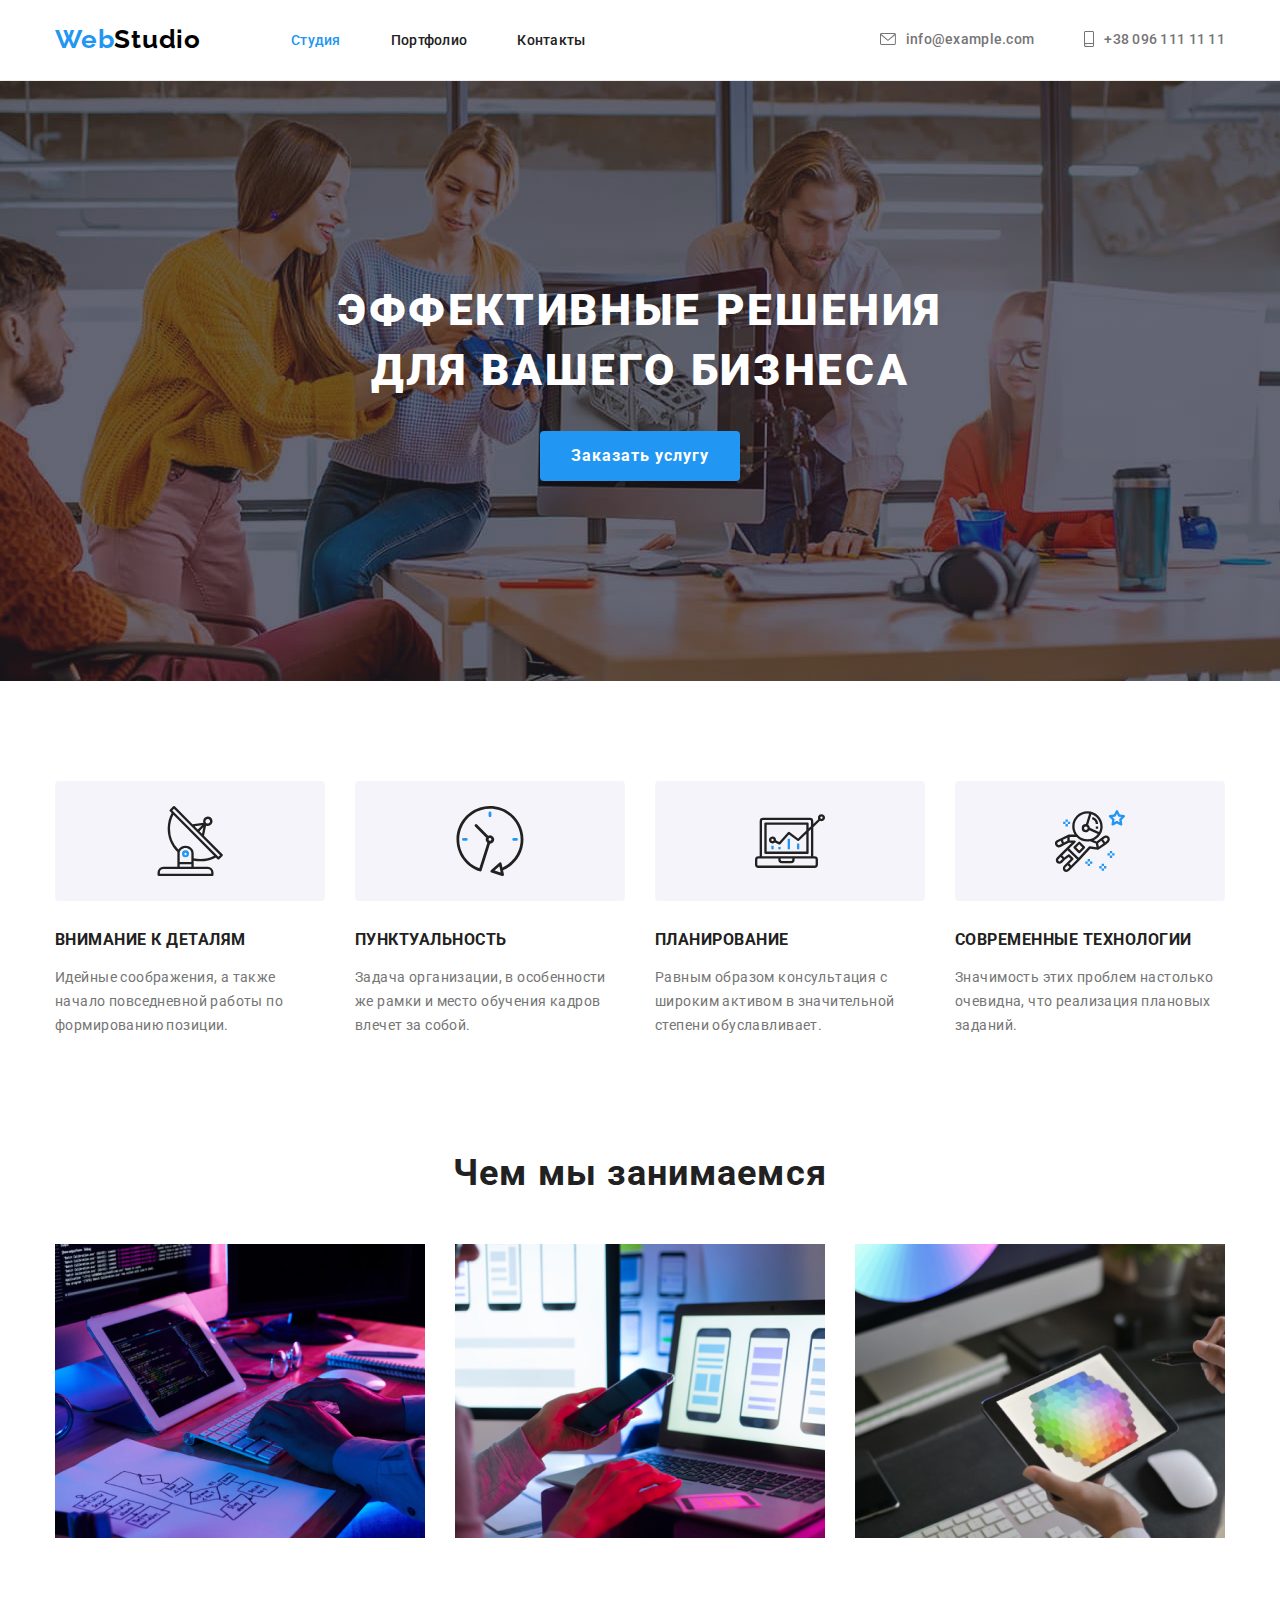
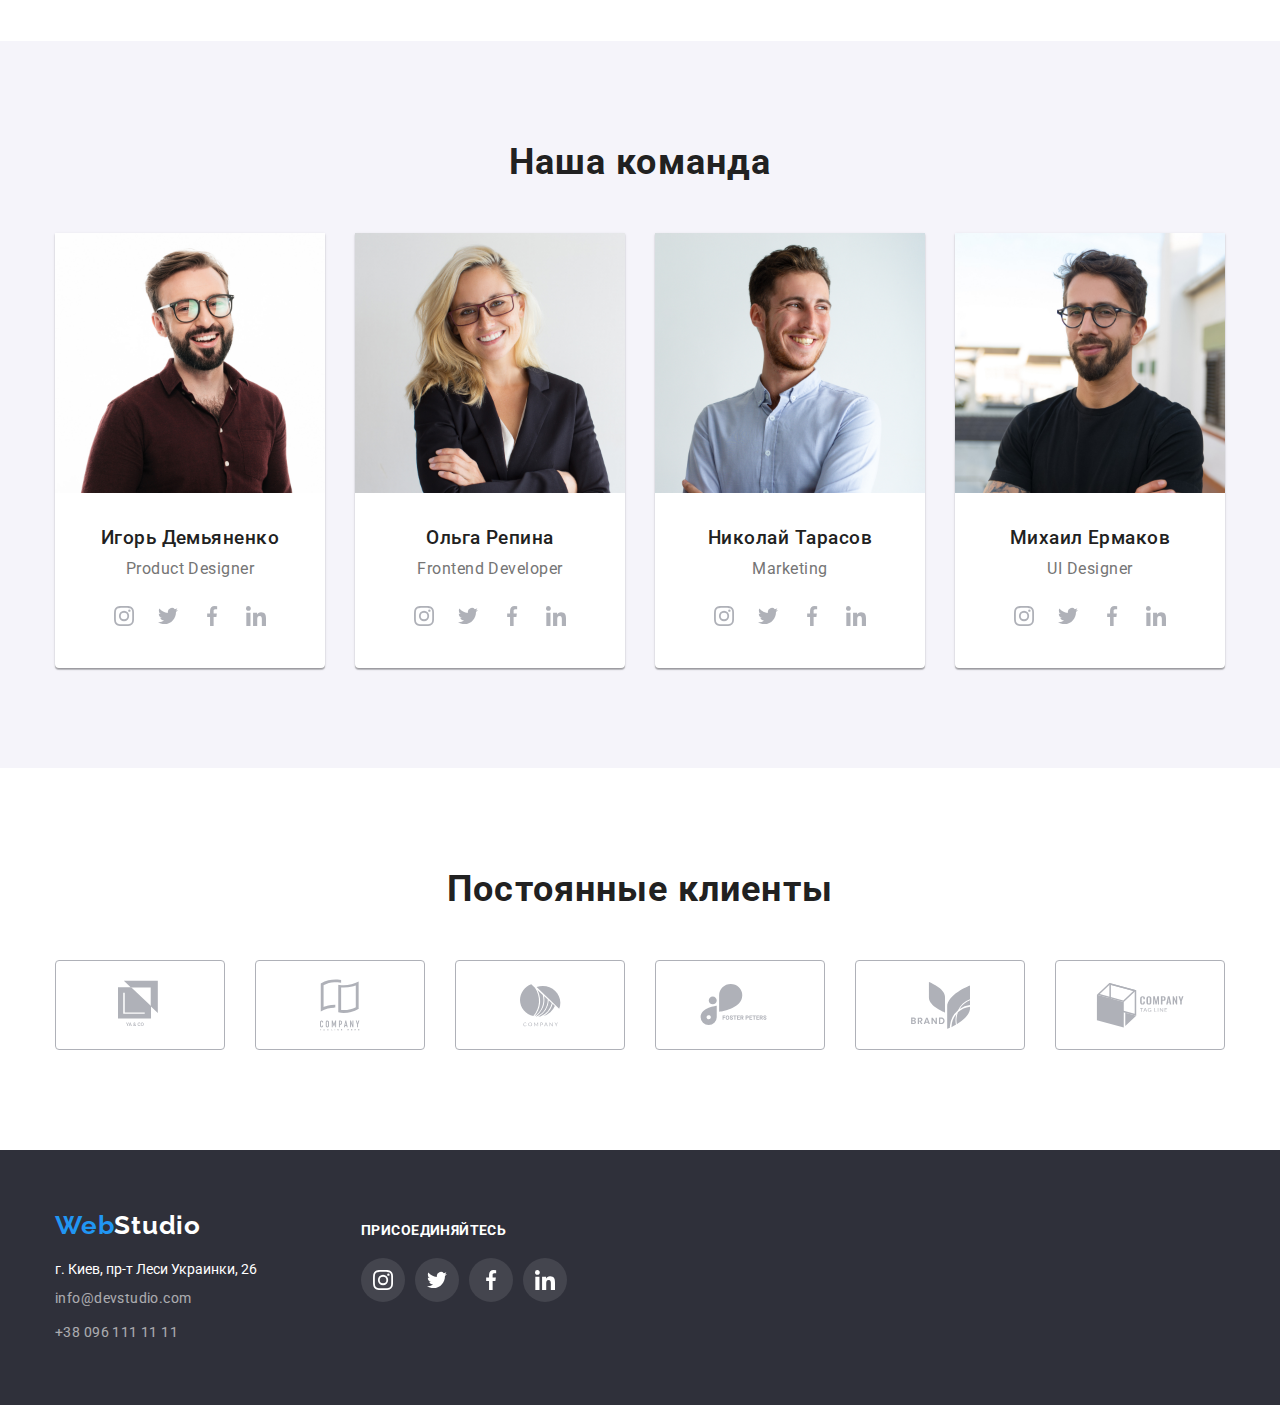
==== index.html @ 2a283e67 "Скопировал ДЗ4" ====
<!DOCTYPE html>
<html lang="ru">
  <head>
    <meta charset="UTF-8" />
    <meta name="viewport" content="width=device-width, initial-scale=1.0" />
    <title>ДЗ4</title>
    <link rel="stylesheet" href="./css/normalize.css" />
    <link rel="preconnect" href="https://fonts.gstatic.com" />
    <link
      href="https://fonts.googleapis.com/css2?family=Raleway:wght@700&family=Roboto:wght@400;500;700;900&display=swap"
      rel="stylesheet"
    />
    <link rel="stylesheet" href="./css/style.css" />
  </head>
  <body>
    <!-- Шапка сайта -->
    <header class="navigation">
      <div class="container main-nav">
        <a href="./index.html" class="logo"
          ><span class="logo-color">Web</span>Studio</a
        >
        <nav>
          <ul class="list-no-style site-nav">
            <li class="item">
              <a href="./index.html" class="current navigation">Студия</a>
            </li>
            <li class="item">
              <a href="./portfolio.html" class="navigation">Портфолио</a>
            </li>
            <li class="item"><a href="#" class="navigation">Контакты</a></li>
          </ul>
        </nav>
        <ul class="list-no-style address-nav">
          <li class="item">
            <a
              href="mailto:info@example.com"
              class="navigation"
              aria-label="Отправить"
              ><svg class="icon" width="16" height="12">
                <use href="./img/symbol-defs.svg#icon-envelope"></use>
              </svg>
              info@example.com</a
            >
          </li>
          <li class="item">
            <a
              href="tel:+380991111111"
              class="navigation"
              aria-label="Позвонить"
              ><svg class="icon" width="10" height="16">
                <use href="./img/symbol-defs.svg#icon-smartphone"></use>
              </svg>
              +38 096 111 11 11</a
            >
          </li>
        </ul>
      </div>
      <hr />
    </header>
    <!-- /Шапка сайта -->
    <main>
      <!-- Лозунг сайта -->
      <section class="hero">
        <h1 class="hero-title">Эффективные решения для вашего бизнеса</h1>
        <a href="#" class="button">Заказать услугу</a>
      </section>
      <!-- /Лозунг сайта -->
      <!-- About -->
      <section>
        <div class="container">
          <ul class="list-no-style about-flex">
            <li class="about-item">
              <div class="about-icon-bg">
                <svg width="70" height="70">
                  <use href="./img/symbol-defs.svg#icon-Group"></use>
                </svg>
              </div>
              <h3 class="about-title">Внимание к деталям</h3>
              <p class="about-text">
                Идейные соображения, а также начало повседневной работы по
                формированию позиции.
              </p>
            </li>
            <li class="about-item">
              <div class="about-icon-bg">
                <svg width="70" height="70">
                  <use href="./img/symbol-defs.svg#icon-clock"></use>
                </svg>
              </div>
              <h3 class="about-title">Пунктуальность</h3>
              <p class="about-text">
                Задача организации, в особенности же рамки и место обучения
                кадров влечет за собой.
              </p>
            </li>
            <li class="about-item">
              <div class="about-icon-bg">
                <svg width="70" height="70">
                  <use href="./img/symbol-defs.svg#icon-diagram"></use>
                </svg>
              </div>
              <h3 class="about-title">Планирование</h3>
              <p class="about-text">
                Равным образом консультация с широким активом в значительной
                степени обуславливает.
              </p>
            </li>
            <li class="about-item">
              <div class="about-icon-bg">
                <svg width="70" height="70">
                  <use href="./img/symbol-defs.svg#icon-astronaut"></use>
                </svg>
              </div>
              <h3 class="about-title">Современные технологии</h3>
              <p class="about-text">
                Значимость этих проблем настолько очевидна, что реализация
                плановых заданий.
              </p>
            </li>
          </ul>
        </div>
      </section>
      <!-- /About -->
      <!-- Деятельность -->
      <section class="work">
        <div class="container">
          <h2 class="work-title">Чем мы занимаемся</h2>
          <ul class="list-no-style work-flex">
            <li>
              <img
                src="./img/typing.jpg"
                alt="печатет на клаве"
                width="370"
                height="294"
              />
            </li>
            <li>
              <img
                src="./img/mobila-noyt.jpg"
                alt="Мобильный"
                width="370"
                height="294"
              />
            </li>
            <li>
              <img
                src="./img/tablet.jpg"
                alt="Планшет"
                width="370"
                height="294"
              />
            </li>
          </ul>
        </div>
      </section>
      <!-- /Деятельность -->
      <!-- Наша команда -->
      <section class="team">
        <div class="container">
          <h2 class="team-title">Наша команда</h2>
          <ul class="list-no-style flex-team">
            <li class="item-team">
              <img
                src="./img/igor.jpg"
                alt="Фото Игорь Демьяненко"
                width="270"
                height="260"
              />
              <h3 class="team-name">Игорь Демьяненко</h3>
              <p class="profession">Product Designer</p>
              <ul class="team-icon-flex">
                <li class="list-no-style">
                  <a href="#" class="icon-bg" aria-label="instagram"
                    ><svg class="icon-team">
                      <use href="./img/symbol-defs.svg#icon-instagram"></use>
                    </svg>
                  </a>
                </li>
                <li class="list-no-style">
                  <a href="#" class="icon-bg"
                    ><svg class="icon-team">
                      <use href="./img/symbol-defs.svg#icon-twitter-1"></use>
                    </svg>
                  </a>
                </li>
                <li class="list-no-style">
                  <a href="#" class="icon-bg"
                    ><svg class="icon-team">
                      <use href="./img/symbol-defs.svg#icon-facebook"></use>
                    </svg>
                  </a>
                </li>
                <li class="list-no-style">
                  <a href="#" class="icon-bg"
                    ><svg class="icon-team">
                      <use href="./img/symbol-defs.svg#icon-linkedin"></use>
                    </svg>
                  </a>
                </li>
              </ul>
            </li>
            <li class="item-team">
              <img
                src="./img/olga.jpg"
                alt="Фото Ольга Репина"
                width="270"
                height="260"
              />
              <h3 class="team-name">Ольга Репина</h3>
              <p class="profession">Frontend Developer</p>
              <ul class="team-icon-flex">
                <li class="list-no-style">
                  <a href="#" class="icon-bg" aria-label="instagram"
                    ><svg class="icon-team">
                      <use href="./img/symbol-defs.svg#icon-instagram"></use>
                    </svg>
                  </a>
                </li>
                <li class="list-no-style">
                  <a href="#" class="icon-bg"
                    ><svg class="icon-team">
                      <use href="./img/symbol-defs.svg#icon-twitter-1"></use>
                    </svg>
                  </a>
                </li>
                <li class="list-no-style">
                  <a href="#" class="icon-bg"
                    ><svg class="icon-team">
                      <use href="./img/symbol-defs.svg#icon-facebook"></use>
                    </svg>
                  </a>
                </li>
                <li class="list-no-style">
                  <a href="#" class="icon-bg"
                    ><svg class="icon-team">
                      <use href="./img/symbol-defs.svg#icon-linkedin"></use>
                    </svg>
                  </a>
                </li>
              </ul>
            </li>
            <li class="item-team">
              <img
                src="./img/nik.jpg"
                alt="Фото Николай Тарасов"
                width="270"
                height="260"
              />
              <h3 class="team-name">Николай Тарасов</h3>
              <p class="profession">Marketing</p>
              <ul class="team-icon-flex">
                <li class="list-no-style">
                  <a href="#" class="icon-bg" aria-label="instagram"
                    ><svg class="icon-team">
                      <use href="./img/symbol-defs.svg#icon-instagram"></use>
                    </svg>
                  </a>
                </li>
                <li class="list-no-style">
                  <a href="#" class="icon-bg"
                    ><svg class="icon-team">
                      <use href="./img/symbol-defs.svg#icon-twitter-1"></use>
                    </svg>
                  </a>
                </li>
                <li class="list-no-style">
                  <a href="#" class="icon-bg"
                    ><svg class="icon-team">
                      <use href="./img/symbol-defs.svg#icon-facebook"></use>
                    </svg>
                  </a>
                </li>
                <li class="list-no-style">
                  <a href="#" class="icon-bg"
                    ><svg class="icon-team">
                      <use href="./img/symbol-defs.svg#icon-linkedin"></use>
                    </svg>
                  </a>
                </li>
              </ul>
            </li>
            <li class="item-team">
              <img
                src="./img/misha.jpg"
                alt="Фото Михаил Ермаков"
                width="270"
                height="260"
              />
              <h3 class="team-name">Михаил Ермаков</h3>
              <p class="profession">UI Designer</p>
              <ul class="team-icon-flex">
                <li class="list-no-style">
                  <a href="#" class="icon-bg" aria-label="instagram"
                    ><svg class="icon-team">
                      <use href="./img/symbol-defs.svg#icon-instagram"></use>
                    </svg>
                  </a>
                </li>
                <li class="list-no-style">
                  <a href="#" class="icon-bg" aria-label="twitter"
                    ><svg class="icon-team">
                      <use href="./img/symbol-defs.svg#icon-twitter-1"></use>
                    </svg>
                  </a>
                </li>
                <li class="list-no-style">
                  <a href="#" class="icon-bg" aria-label="facebook"
                    ><svg class="icon-team">
                      <use href="./img/symbol-defs.svg#icon-facebook"></use>
                    </svg>
                  </a>
                </li>
                <li class="list-no-style">
                  <a href="#" class="icon-bg" aria-label="linkedin"
                    ><svg class="icon-team">
                      <use href="./img/symbol-defs.svg#icon-linkedin"></use>
                    </svg>
                  </a>
                </li>
              </ul>
            </li>
          </ul>
        </div>
      </section>
      <!-- /Наша команда -->
      <!-- Постоянные клиенты -->
      <section>
        <div class="container">
          <h2 class="team-title">Постоянные клиенты</h2>
          <ul class="clients-flex">
            <li class="list-no-style clients">
              <a href="#" class="clients-item">
                <svg class="icon-clients" width="44" height="50">
                  <use href="./img/symbol-defs.svg#icon-logo-1"></use>
                </svg>
              </a>
            </li>
            <li class="list-no-style clients">
              <a href="#" class="clients-item">
                <svg class="icon-clients" width="40" height="52">
                  <use href="./img/symbol-defs.svg#icon-logo-2"></use>
                </svg>
              </a>
            </li>
            <li class="list-no-style clients">
              <a href="#" class="clients-item">
                <svg class="icon-clients" width="41" height="43">
                  <use href="./img/symbol-defs.svg#icon-logo-3"></use>
                </svg>
              </a>
            </li>
            <li class="list-no-style clients">
              <a href="#" class="clients-item">
                <svg class="icon-clients" width="80" height="42">
                  <use href="./img/symbol-defs.svg#icon-logo-4"></use>
                </svg>
              </a>
            </li>
            <li class="list-no-style clients">
              <a href="#" class="clients-item">
                <svg class="icon-clients" width="59" height="47">
                  <use href="./img/symbol-defs.svg#icon-logo-5"></use>
                </svg>
              </a>
            </li>
            <li class="list-no-style clients">
              <a href="#" class="clients-item">
                <svg class="icon-clients" width="89" height="45">
                  <use href="./img/symbol-defs.svg#icon-logo-6"></use>
                </svg>
              </a>
            </li>
          </ul>
        </div>
      </section>
      <!-- /Постоянные клиенты -->
    </main>
    <footer class="footer">
      <div class="container">
        <div class="footer-address">
          <a href="./index.html" class="logo"
            ><span class="logo-color">Web</span>Studio</a
          >
          <address class="address">
            <a href="#" class="map">г. Киев, пр-т Леси Украинки, 26 </a>
            <a href="mailto:info@devstudio.com" class="contacts"
              >info@devstudio.com</a
            >
            <a href="tel:+380961111111" class="contacts">+38 096 111 11 11</a>
          </address>
        </div>
        <div class="footer-join">
          <h3 class="join">присоединяйтесь</h3>
          <ul class="join-icon-flex">
            <li class="list-no-style">
              <a href="#" class="join-icon" aria-label="instagram"
                ><svg class="icon-team">
                  <use href="./img/symbol-defs.svg#icon-instagram"></use>
                </svg>
              </a>
            </li>
            <li class="list-no-style">
              <a href="#" class="join-icon"
                ><svg class="icon-team">
                  <use href="./img/symbol-defs.svg#icon-twitter-1"></use>
                </svg>
              </a>
            </li>
            <li class="list-no-style">
              <a href="#" class="join-icon"
                ><svg class="icon-team">
                  <use href="./img/symbol-defs.svg#icon-facebook"></use>
                </svg>
              </a>
            </li>
            <li class="list-no-style">
              <a href="#" class="join-icon"
                ><svg class="icon-team">
                  <use href="./img/symbol-defs.svg#icon-linkedin"></use>
                </svg>
              </a>
            </li>
          </ul>
        </div>
      </div>
    </footer>
  </body>
</html>
---- css/style.css ----
/*=============Общие==============*/
:root {
  --primary-font-color: #757575;
  --fonts-accent-color: #212121;
  --hover-accent: #2196f3;
  --color-light: #ffffff;
  --color-logo: #000000;
  --color-background: #2f303a;
  --second-background: #f5f4fa;
  --color-border-portfolio: #eeeeee;
  --icon-color: #afb1b8;
}

body {
  font-family: "Roboto", sans-serif;
  font-style: normal;
  font-size: 14px;
}

a {
  text-decoration: none;
}

.list-no-style {
  list-style: none;
  margin: 0;
  padding: 0;
}

*,
*::before,
*::after {
  box-sizing: border-box;
}
.container {
  max-width: 1200px;
  padding: 100px 15px;
  margin: auto;
}

/*=============/Общие==============*/

/*=============Header==============*/
.logo,
.logo:visited,
.logo:focus,
.logo:hover {
  font-family: Raleway;
  font-weight: bold;
  font-size: 26px;
  line-height: 1.192;
  letter-spacing: 0.03em;
  color: var(--color-logo);

  margin-right: 90px;
}

.logo-color {
  color: var(--hover-accent);
}

.navigation,
.navigation:visited {
  font-weight: 500;
  line-height: 1.1428;
  letter-spacing: 0.02em;
  color: var(--fonts-accent-color);
}

.address-nav .navigation {
  display: flex;
  color: var(--primary-font-color);
  align-items: center;
}

.navigation:hover,
.navigation:focus,
.list-no-style .current {
  color: var(--hover-accent);
}

.navigation .container {
  padding-top: 24px;
  padding-bottom: 25px;
}

.main-nav,
.site-nav,
.address-nav {
  display: flex;
  align-items: center;
}

.site-nav .item:not(:first-child) {
  margin-left: 50px;
}
.address-nav {
  margin-left: auto;
}
.address-nav .item:not(:first-child) {
  margin-left: 50px;
}

.icon {
  margin-right: 10px;
  fill: var(--primary-font-color);
}

.navigation:hover > .icon {
  fill: var(--hover-accent);
}
.navigation:focus > .icon {
  fill: var(--hover-accent);
}

hr {
  margin: 0;
  height: 1px;
  border: none;
  background-color: #ececec;
}

/*=============/Header==============*/

/*=============Лозунг==============*/
.hero {
  background: var(--color-background);
  text-align: center;
  min-height: 600px;
  /* min-width: 1600px; */
  padding-top: 200px;
  margin: 0 auto;

  background-image: linear-gradient(
      rgba(47, 48, 58, 0.4),
      rgba(47, 48, 58, 0.4)
    ),
    url("../img/background-img.jpg");
  background-repeat: no-repeat;
  background-position: center;
  background-size: cover;
}

.hero-title {
  margin: 0;
  font-weight: 900;
  font-size: 44px;
  line-height: 1.36;
  letter-spacing: 0.06em;
  text-transform: uppercase;
  color: var(--color-light);
  width: 696px;
  min-height: 120px;
  margin: auto;
}

.button,
.button:visited {
  font-weight: bold;
  font-size: 16px;
  line-height: 1.87;
  letter-spacing: 0.06em;
  color: var(--color-light);
  background-color: var(--hover-accent);
  box-shadow: 0px 4px 4px rgba(0, 0, 0, 0.15);
  border-radius: 4px;
  min-height: 50px;
  width: 200px;
  display: inline-block;
  box-sizing: border-box;
  padding-top: 10px;
  padding-bottom: 10px;
  margin-top: 30px;
}

/*=============/Лозунг==============*/

/*=============About==============*/
.about-title {
  font-weight: bold;
  line-height: 1.1428;
  letter-spacing: 0.03em;
  text-transform: uppercase;
  color: var(--fonts-accent-color);
}

.about-text {
  line-height: 1.71;
  letter-spacing: 0.03em;
  color: var(--primary-font-color);
}

.about-flex {
  display: flex;
}

.about-item {
  width: calc((100% - 90px) / 4);
  /*  высчитываем ширину элементов так, чтобы поместилось по 4шт в ряд +маржин 30px, для будущего расширения контента */
  margin-right: 30px;
}
.about-item:nth-child(4n) {
  margin-right: 0;
}

.about-icon-bg {
  height: 120px;
  background: #f5f4fa;
  border-radius: 4px;
  margin-bottom: 30px;

  display: flex;
  align-items: center;
  justify-content: center;
}

/*=============/About==============*/

/*=============Деятельность==============*/
.work .container {
  padding-top: 0;
}
.work-title {
  font-weight: bold;
  font-size: 36px;
  line-height: 1.1666;
  text-align: center;
  letter-spacing: 0.03em;
  color: var(--fonts-accent-color);

  margin-top: 0;
  margin-bottom: 50px;
}

.work-flex {
  display: flex;
  justify-content: space-between;
}
/*=============/Деятельность==============*/

/*=============Наша команда==============*/
.team-title {
  font-weight: bold;
  font-size: 36px;
  line-height: 1.1666;
  text-align: center;
  letter-spacing: 0.03em;
  color: var(--fonts-accent-color);

  margin-top: 0;
  margin-bottom: 50px;
}
.team {
  background: var(--second-background);

  font-size: 16px;
  line-height: 1.1875;
  letter-spacing: 0.03em;
}

.team-name {
  font-weight: 500;
  color: var(--fonts-accent-color);
  margin-top: 30px;
  margin-bottom: 10px;
  text-align: center;
}
.team .profession {
  color: var(--primary-font-color);
  margin: 0;
  margin-bottom: 16px;
  text-align: center;
}

.flex-team {
  display: flex;
}

.item-team:not(:last-child) {
  margin-right: 30px;
}
.item-team {
  background-color: var(--color-light);
  box-shadow: 0px 1px 3px rgba(0, 0, 0, 0.12), 0px 1px 1px rgba(0, 0, 0, 0.14),
    0px 2px 1px rgba(0, 0, 0, 0.2);
  border-radius: 0px 0px 4px 4px;
}

.team-icon-flex {
  display: flex;
  flex-direction: row;
  justify-content: center;
  padding: 0;
  margin-bottom: 30px;
}

.icon-bg {
  width: 44px;
  height: 44px;
  border-radius: 50%;

  display: flex;
  align-items: center;
  justify-content: center;
}
.icon-bg:not(:last-child) {
  margin-right: 10px;
}

.icon-bg:hover,
.icon-bg:focus {
  background-color: var(--hover-accent);
}

.icon-team {
  fill: var(--icon-color);
  width: 20px;
  height: 20px;
}

.icon-bg:hover > .icon-team {
  fill: var(--color-light);
}

.icon-bg:focus > .icon-team {
  fill: var(--color-light);
}
/*=============/Наша команда==============*/

/*=============Постоянные клиенты==============*/

.clients-flex {
  display: flex;
  flex-direction: row;

  padding: 0;
  margin: 0;
}
.clients:not(:last-child) {
  margin-right: 30px;
}

.clients {
  width: 170px;
  height: 90px;
}

.icon-clients {
  fill: var(--icon-color);
}

.clients-item {
  border: 1px solid var(--icon-color);
  border-radius: 4px;
  height: 90px;
  display: flex;
  align-items: center;
  justify-content: center;
}

.clients-item:hover,
.clients-item:focus {
  border: 1px solid var(--hover-accent);
}
.clients-item:hover .icon-clients {
  fill: var(--hover-accent);
}
.clients-item:focus .icon-clients {
  fill: var(--hover-accent);
}
/*=============/Постоянные клиенты==============*/

/*=============/footer==============*/
.footer {
  background: var(--color-background);
}
.footer .logo {
  color: var(--color-light);
}
.address .map,
.address .map:visited,
.address .map:hover,
.address .map:focus {
  font-style: normal;
  color: var(--color-light);
}

.address .contacts,
.address .contacts:visited,
.address .contacts:hover,
.address .contacts:focus {
  font-style: normal;
  line-height: 1.71;
  letter-spacing: 0.03em;
  color: var(--color-light);
  opacity: 0.6;
}

.footer .container {
  padding-top: 60px;
  padding-bottom: 60px;

  display: flex;
  flex-direction: row;
}
.address {
  display: flex;
  flex-direction: column;
  margin-top: 20px;
}
.contacts {
  margin-top: 10px;
}

.join {
  font-size: 14px;
  line-height: 1.1428;
  letter-spacing: 0.03em;
  text-transform: uppercase;

  color: var(--color-light);

  margin-top: 12px;
}

.footer-join {
  margin-left: 70px;
}

.join-icon-flex {
  display: flex;
  flex-direction: row;
  justify-content: center;
  padding: 0;
  margin-top: 20px;
  margin-bottom: 0;
}
.join-icon-flex .list-no-style:not(:last-child) {
  margin-right: 10px;
}
.list-no-style .join-icon {
  width: 44px;
  height: 44px;
  background: rgba(255, 255, 255, 0.1);
  border-radius: 50%;

  display: flex;
  align-items: center;
  justify-content: center;
}

.join-icon > .icon-team {
  fill: var(--color-light);
}

.list-no-style .join-icon:hover,
.list-no-style .join-icon:focus {
  background: var(--hover-accent);
}
/*=============/footer==============*/

/*=============Portfolio.html==============*/
.menu {
  font-weight: 500;
  font-size: 16px;
  line-height: 1.62;
  letter-spacing: 0.03em;

  display: flex;
  justify-content: center;

  margin-bottom: 50px;
}

.menu-list {
  color: var(--fonts-accent-color);
  background: var(--second-background);
  border-radius: 4px;
  padding: 6px 22px;
}

.menu-item:not(:last-child) {
  margin-right: 8px;
}

.menu-list:hover,
.menu-list:focus {
  color: var(--color-light);
  background-color: var(--hover-accent);
  box-shadow: 0px 3px 1px rgba(0, 0, 0, 0.1), 0px 1px 2px rgba(0, 0, 0, 0.08),
    0px 2px 2px rgba(0, 0, 0, 0.12);
}
/* меню */

/* Продукты */
.products-title {
  font-weight: bold;
  font-size: 18px;
  line-height: 2;
  letter-spacing: 0.06em;
  color: var(--fonts-accent-color);

  margin-top: 0;
  margin-bottom: 0;
  margin-left: 24px;
  margin-right: 24px;
}

.products-text {
  font-size: 16px;
  line-height: 1.87;
  letter-spacing: 0.03em;
  color: var(--primary-font-color);

  margin-top: 4px;
  margin-bottom: 20px;
  margin-left: 24px;
  margin-right: 24px;
}

.flex-portfolio {
  display: flex;
  flex-wrap: wrap;
}

.item-portfolio {
  width: calc((100% - 60px) / 3);
  /*  высчитываем ширину элементов так, чтобы поместилось по 3шт в ряд +маржин 30px, для будущего расширения контента */
  margin-right: 30px;
  margin-bottom: 30px;
}

.item-portfolio-border {
  padding-top: 20px;
  border-left: 1px solid var(--color-border-portfolio);
  border-right: 1px solid var(--color-border-portfolio);
  border-bottom: 1px solid var(--color-border-portfolio);
}

.item-portfolio img {
  display: block;
}

.item-portfolio:nth-child(3n) {
  margin-right: 0;
}
.item-portfolio:nth-last-child(-n + 3) {
  margin-bottom: 0;
}

.item-portfolio:hover {
  box-shadow: 0px 1px 1px rgba(0, 0, 0, 0.12), 0px 4px 4px rgba(0, 0, 0, 0.06),
    1px 4px 6px rgba(0, 0, 0, 0.16);
}

/*=============/Portfolio.html==============*/
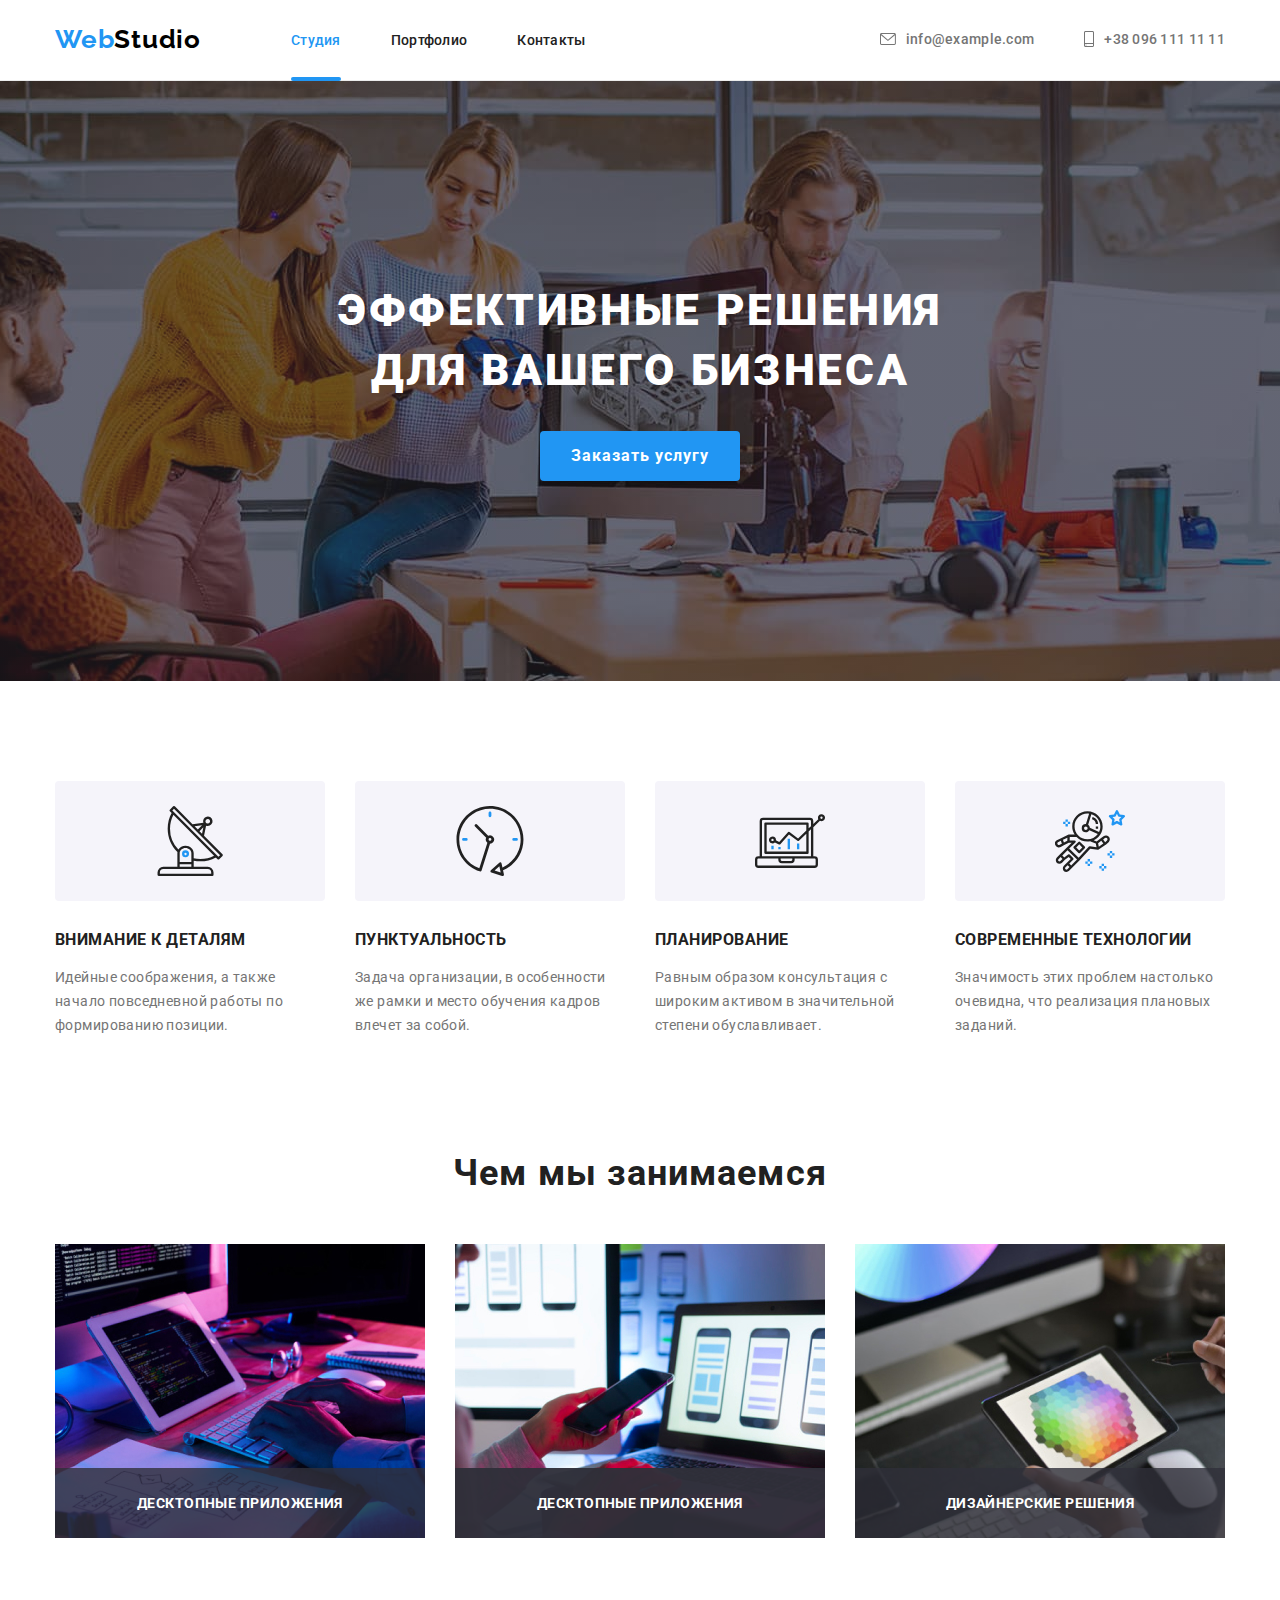
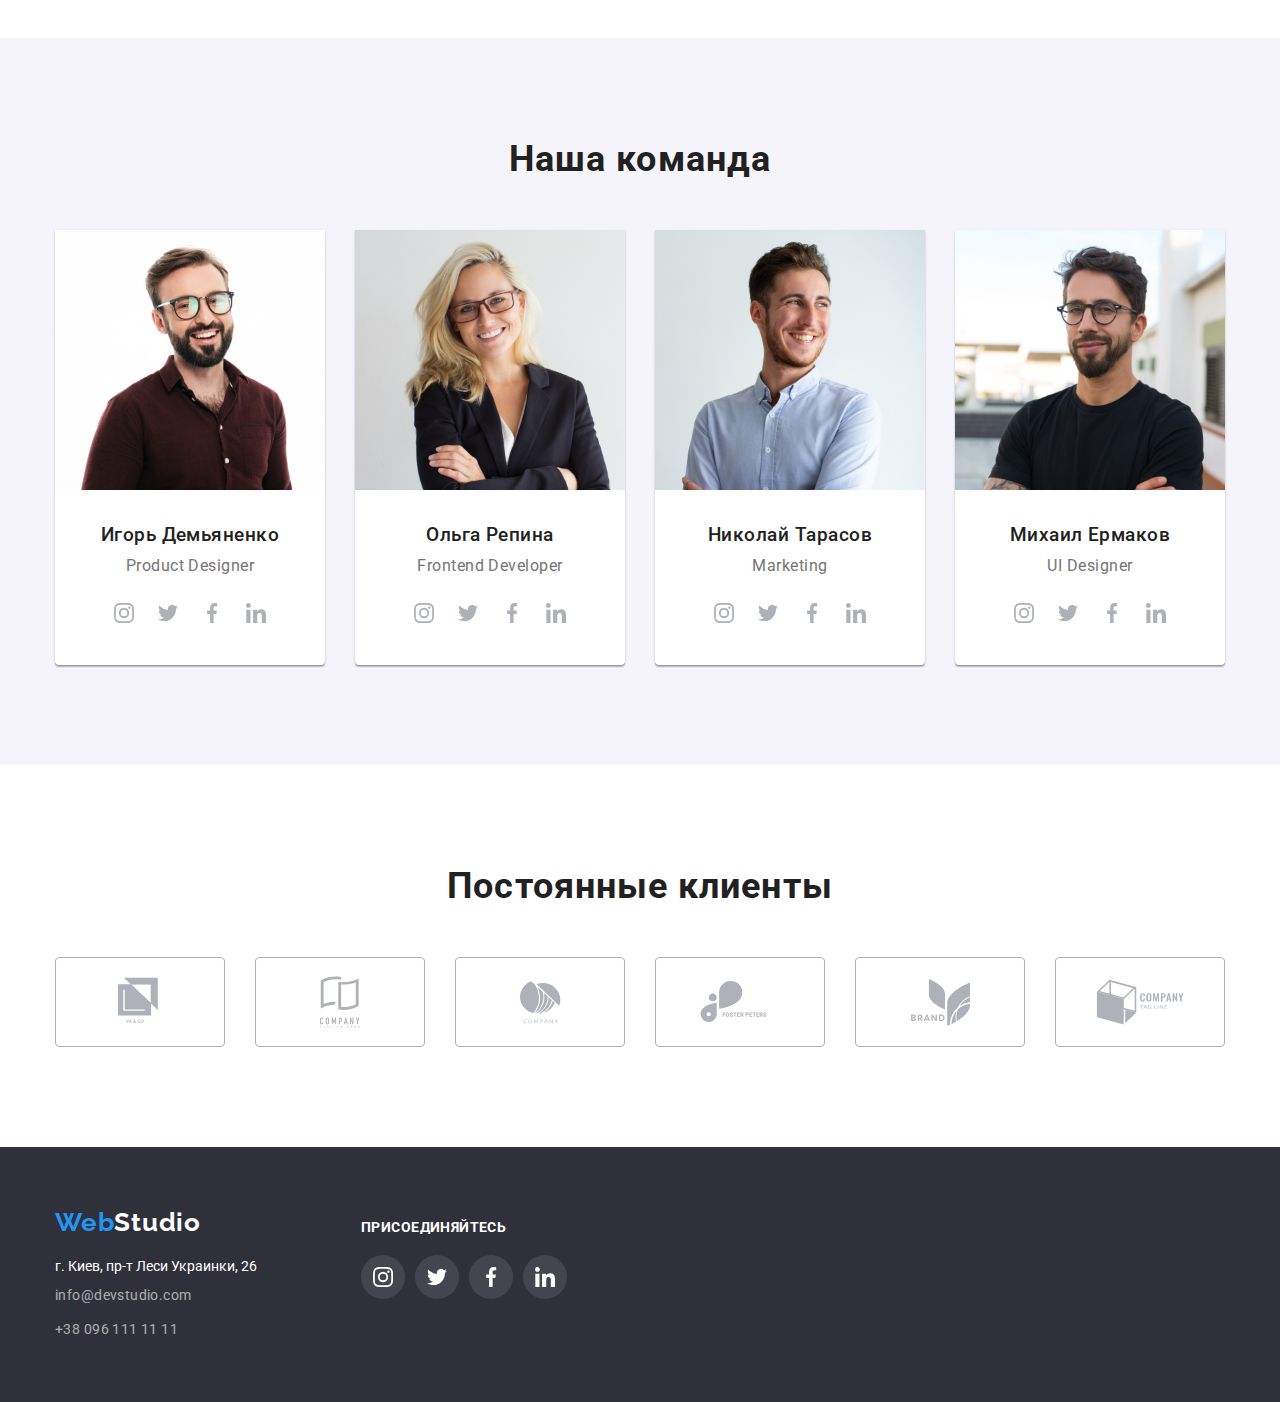
==== commit 3f97468c: "плавные ховеры" ====
--- a/index.html
+++ b/index.html
@@ -126,29 +126,29 @@
         <div class="container">
           <h2 class="work-title">Чем мы занимаемся</h2>
           <ul class="list-no-style work-flex">
-            <li>
-              <img
-                src="./img/typing.jpg"
-                alt="печатет на клаве"
-                width="370"
-                height="294"
-              />
-            </li>
-            <li>
+            <li class="work-item">
+              <img src="./img/typing.jpg" alt="печатет на клаве" />
+              <div class="description">Десктопные приложения</div>
+            </li>
+            <li class="work-item">
               <img
                 src="./img/mobila-noyt.jpg"
                 alt="Мобильный"
                 width="370"
                 height="294"
               />
-            </li>
-            <li>
+              <div class="description">
+                <div class="description">Десктопные приложения</div>
+              </div>
+            </li>
+            <li class="work-item">
               <img
                 src="./img/tablet.jpg"
                 alt="Планшет"
                 width="370"
                 height="294"
               />
+              <div class="description">Дизайнерские решения</div>
             </li>
           </ul>
         </div>
--- a/css/style.css
+++ b/css/style.css
@@ -65,6 +65,8 @@
   line-height: 1.1428;
   letter-spacing: 0.02em;
   color: var(--fonts-accent-color);
+
+  transition: color 250ms cubic-bezier(0.4, 0, 0.2, 1);
 }
 
 .address-nav .navigation {
@@ -75,8 +77,23 @@
 
 .navigation:hover,
 .navigation:focus,
-.list-no-style .current {
+.navigation.current {
   color: var(--hover-accent);
+
+  position: relative;
+}
+
+.navigation.current::after {
+  content: "";
+  display: block;
+  width: 100%;
+  height: 4px;
+
+  background: var(--hover-accent);
+  border-radius: 2px;
+
+  position: absolute;
+  top: 45px;
 }
 
 .navigation .container {
@@ -104,6 +121,8 @@
 .icon {
   margin-right: 10px;
   fill: var(--primary-font-color);
+
+  transition: fill 250ms cubic-bezier(0.4, 0, 0.2, 1);
 }
 
 .navigation:hover > .icon {
@@ -236,6 +255,31 @@
   display: flex;
   justify-content: space-between;
 }
+
+.work-item {
+  width: 370px;
+  height: 294px;
+  position: relative;
+}
+
+.description {
+  font-weight: bold;
+  line-height: 1.1428;
+  text-align: center;
+  padding-top: 27px;
+  letter-spacing: 0.03em;
+  text-transform: uppercase;
+
+  color: var(--color-light);
+  background: rgba(47, 48, 58, 0.8);
+
+  width: 370px;
+  height: 70px;
+
+  position: absolute;
+  bottom: 0;
+}
+
 /*=============/Деятельность==============*/
 
 /*=============Наша команда==============*/
@@ -302,6 +346,8 @@
   display: flex;
   align-items: center;
   justify-content: center;
+
+  transition: background-color 250ms cubic-bezier(0.4, 0, 0.2, 1);
 }
 .icon-bg:not(:last-child) {
   margin-right: 10px;
@@ -316,6 +362,8 @@
   fill: var(--icon-color);
   width: 20px;
   height: 20px;
+
+  transition: fill 250ms cubic-bezier(0.4, 0, 0.2, 1);
 }
 
 .icon-bg:hover > .icon-team {
@@ -347,6 +395,7 @@
 
 .icon-clients {
   fill: var(--icon-color);
+  transition: 250ms cubic-bezier(0.4, 0, 0.2, 1);
 }
 
 .clients-item {
@@ -356,6 +405,8 @@
   display: flex;
   align-items: center;
   justify-content: center;
+
+  transition: 250ms cubic-bezier(0.4, 0, 0.2, 1);
 }
 
 .clients-item:hover,
@@ -447,6 +498,8 @@
   display: flex;
   align-items: center;
   justify-content: center;
+
+  transition: 250ms cubic-bezier(0.4, 0, 0.2, 1);
 }
 
 .join-icon > .icon-team {
@@ -477,6 +530,7 @@
   background: var(--second-background);
   border-radius: 4px;
   padding: 6px 22px;
+  transition: 250ms cubic-bezier(0.4, 0, 0.2, 1);
 }
 
 .menu-item:not(:last-child) {
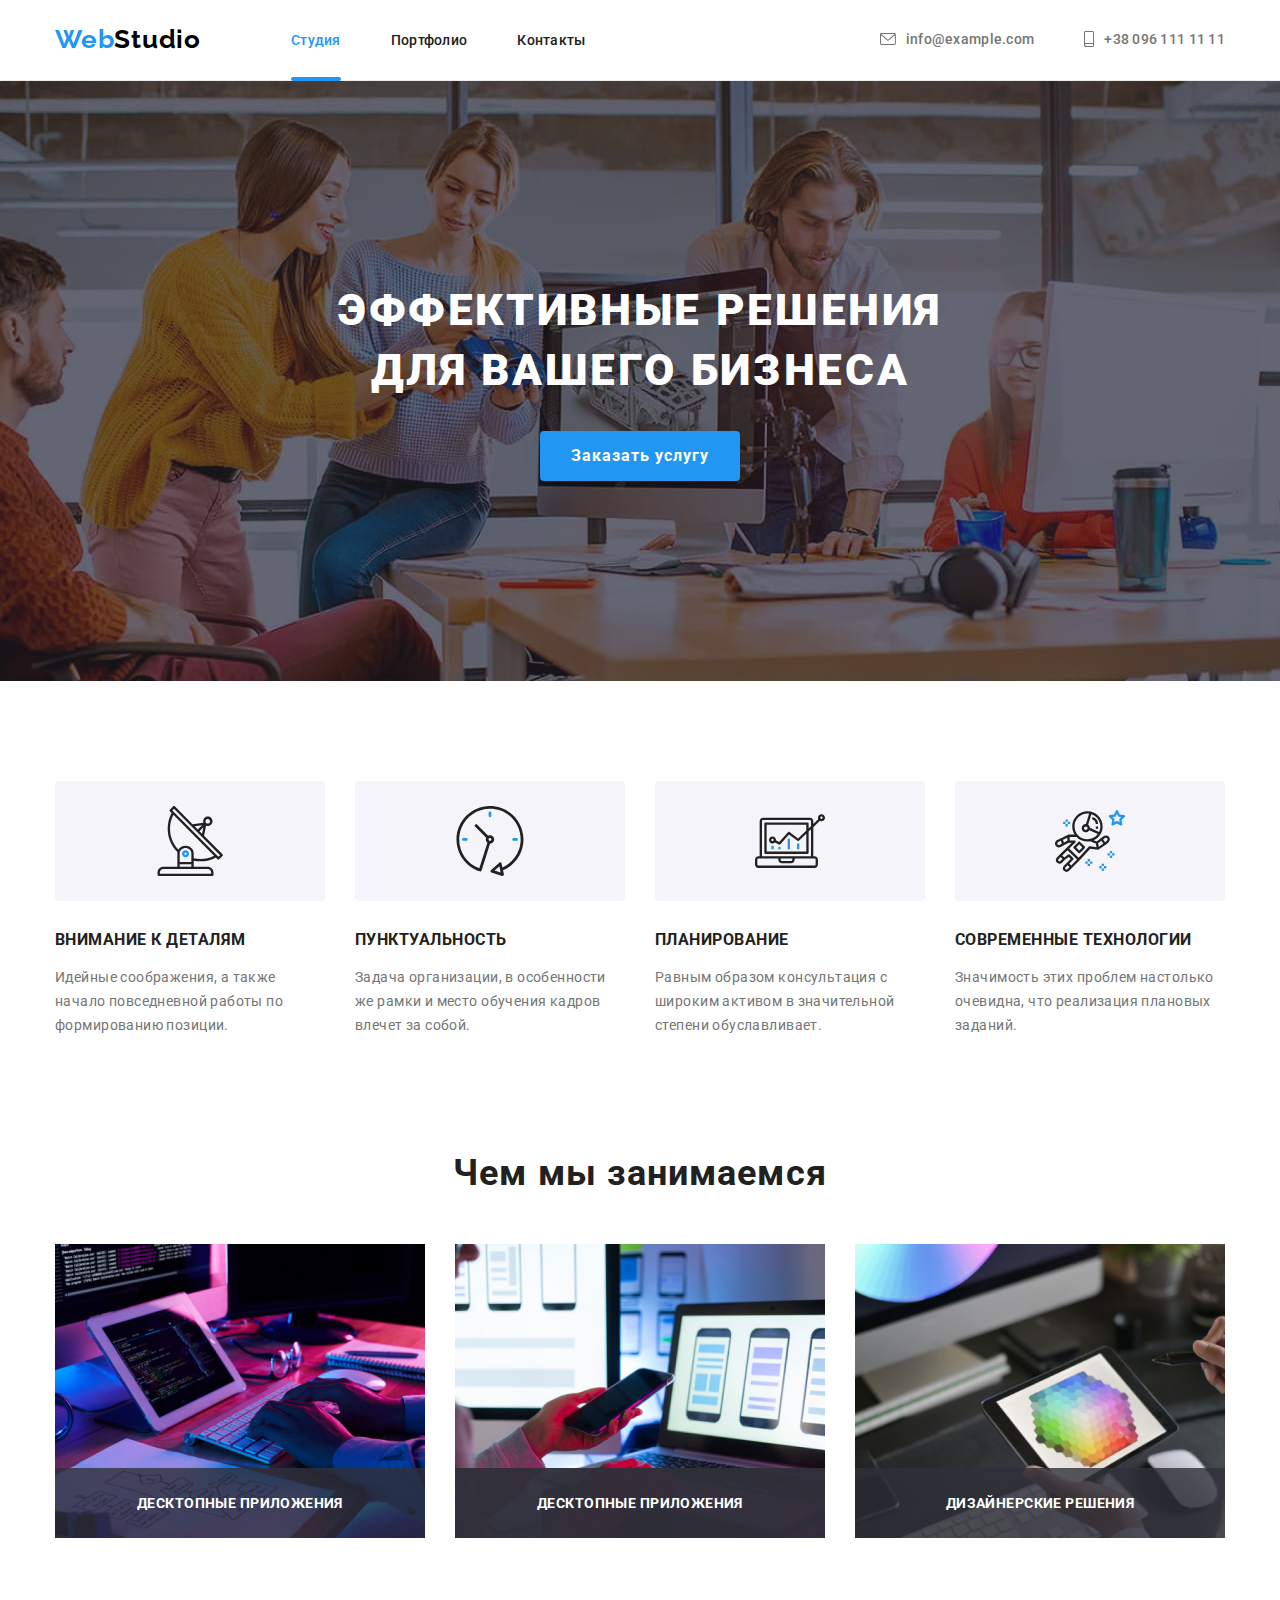
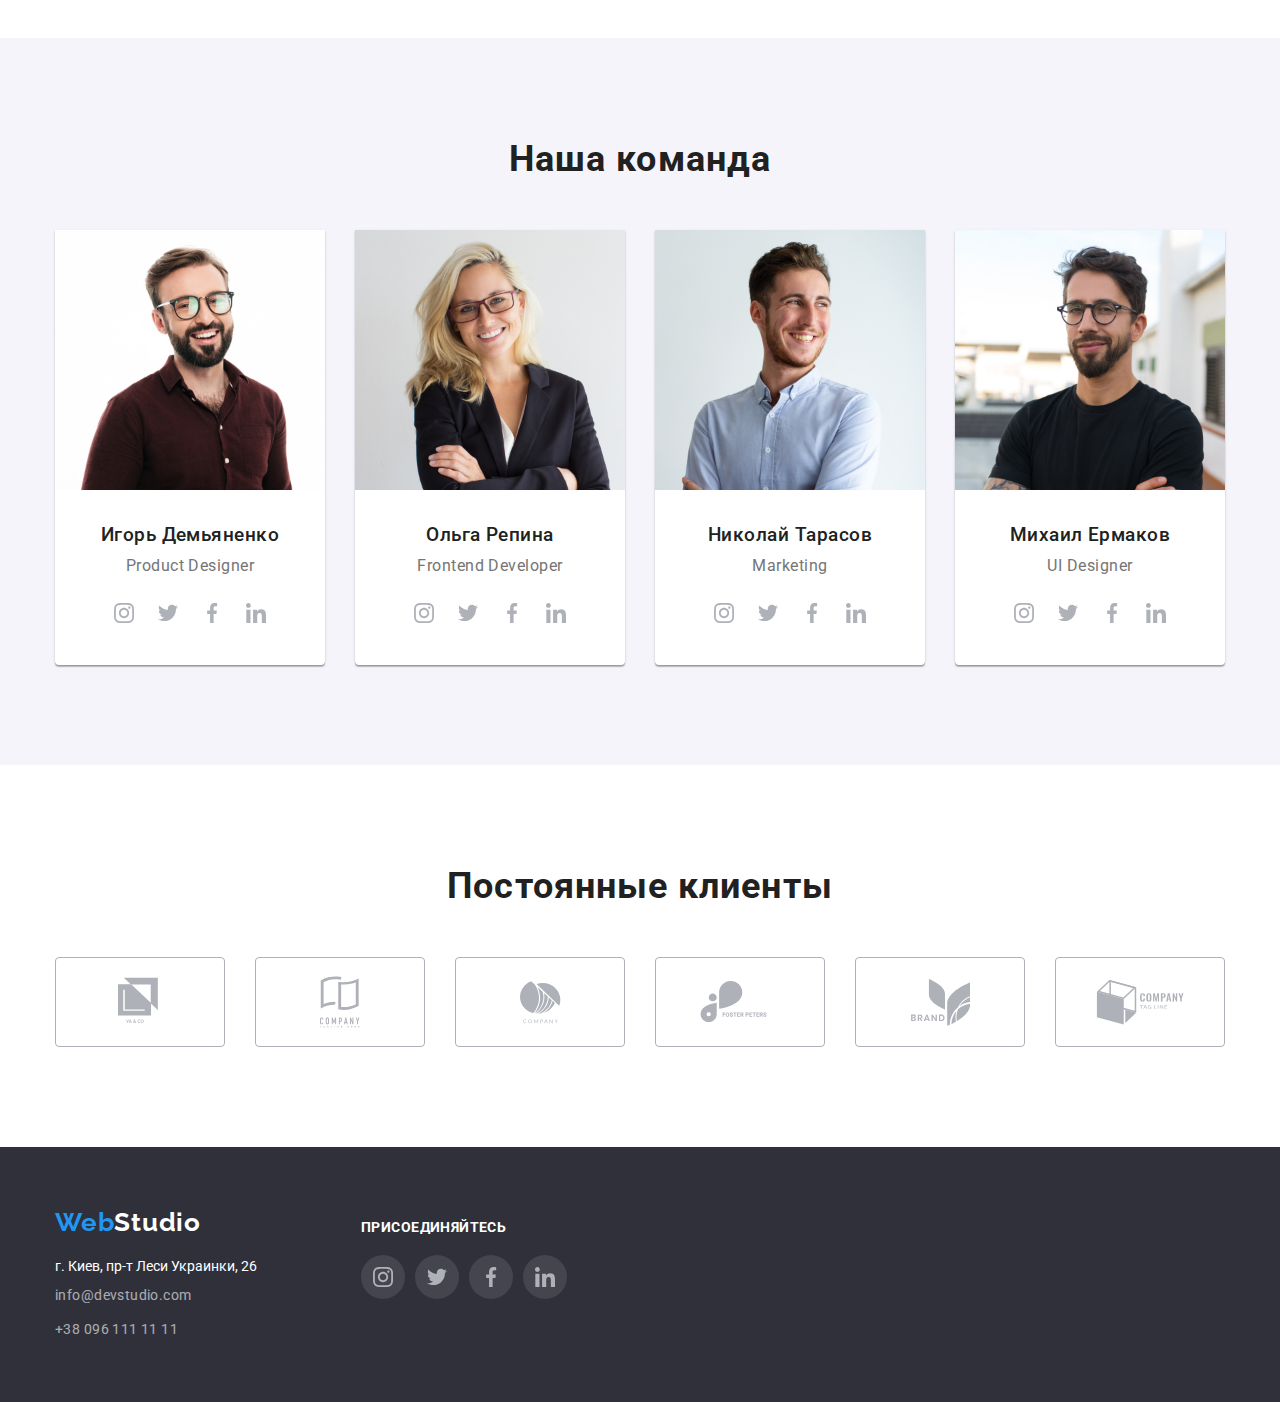
==== commit f289f953: "end hw5" ====
--- a/index.html
+++ b/index.html
@@ -3,7 +3,7 @@
   <head>
     <meta charset="UTF-8" />
     <meta name="viewport" content="width=device-width, initial-scale=1.0" />
-    <title>ДЗ4</title>
+    <title>ДЗ5</title>
     <link rel="stylesheet" href="./css/normalize.css" />
     <link rel="preconnect" href="https://fonts.gstatic.com" />
     <link
@@ -62,7 +62,7 @@
       <!-- Лозунг сайта -->
       <section class="hero">
         <h1 class="hero-title">Эффективные решения для вашего бизнеса</h1>
-        <a href="#" class="button">Заказать услугу</a>
+        <a href="#" class="button" data-modal-open>Заказать услугу</a>
       </section>
       <!-- /Лозунг сайта -->
       <!-- About -->
@@ -424,5 +424,15 @@
         </div>
       </div>
     </footer>
+    <div class="backdrop is-hidden" data-modal>
+      <div class="modal">
+        <button type="button" class="button-icon-close" data-modal-close>
+          <svg class="icon-close">
+            <use href="./img/symbol-defs.svg#icon-close"></use>
+          </svg>
+        </button>
+      </div>
+    </div>
+    <script src="./madal.js"></script>
   </body>
 </html>
--- a/css/style.css
+++ b/css/style.css
@@ -512,6 +512,63 @@
 }
 /*=============/footer==============*/
 
+/*=============Modal==============*/
+
+.backdrop {
+  position: fixed;
+  top: 0;
+  left: 0;
+  width: 100%;
+  height: 100%;
+  background: rgba(0, 0, 0, 0.2);
+
+  opacity: 1;
+  transform: scale(1);
+  transition: 250ms cubic-bezier(0.4, 0, 0.2, 1);
+}
+
+.backdrop.is-hidden {
+  opacity: 0;
+  transform: scale(0);
+  pointer-events: none;
+  visibility: hidden;
+}
+
+.modal {
+  position: absolute;
+  top: 50%;
+  left: 50%;
+  transform: translate(-50%, -50%);
+
+  min-width: 528px;
+  min-height: 581px;
+  background-color: var(--color-light);
+  box-shadow: 0px 1px 3px rgba(0, 0, 0, 0.12), 0px 1px 1px rgba(0, 0, 0, 0.14),
+    0px 2px 1px rgba(0, 0, 0, 0.2);
+  border-radius: 4px;
+}
+
+.button-icon-close {
+  position: absolute;
+  top: 8px;
+  right: 8px;
+
+  width: 30px;
+  height: 30px;
+  padding: 6px 6px 5px 5px;
+  background-color: transparent;
+  border: 1px solid rgba(0, 0, 0, 0.1);
+  border-radius: 50%;
+  cursor: pointer;
+}
+
+.icon-close {
+  width: 18px;
+  height: 18px;
+}
+
+/*=============/Modal==============*/
+
 /*=============Portfolio.html==============*/
 .menu {
   font-weight: 500;
@@ -607,4 +664,35 @@
     1px 4px 6px rgba(0, 0, 0, 0.16);
 }
 
+.description-products {
+  margin: 0;
+  width: 370px;
+  height: 294px;
+  padding: 63px 24px;
+
+  font-size: 18px;
+  line-height: 1.56;
+  letter-spacing: 0.03em;
+  color: var(--color-light);
+
+  background-color: rgba(33, 150, 243, 0.9);
+
+  position: absolute;
+  top: 0;
+  left: 0;
+
+  transform: translateY(100%);
+  transition: transform 250ms cubic-bezier(0.4, 0, 0.2, 1);
+}
+
+.thumb-priducts {
+  overflow: hidden;
+  position: relative;
+}
+
+.item-portfolio:hover .description-products,
+.item-portfolio a:focus .description-products {
+  transform: translateY(0);
+}
+
 /*=============/Portfolio.html==============*/
